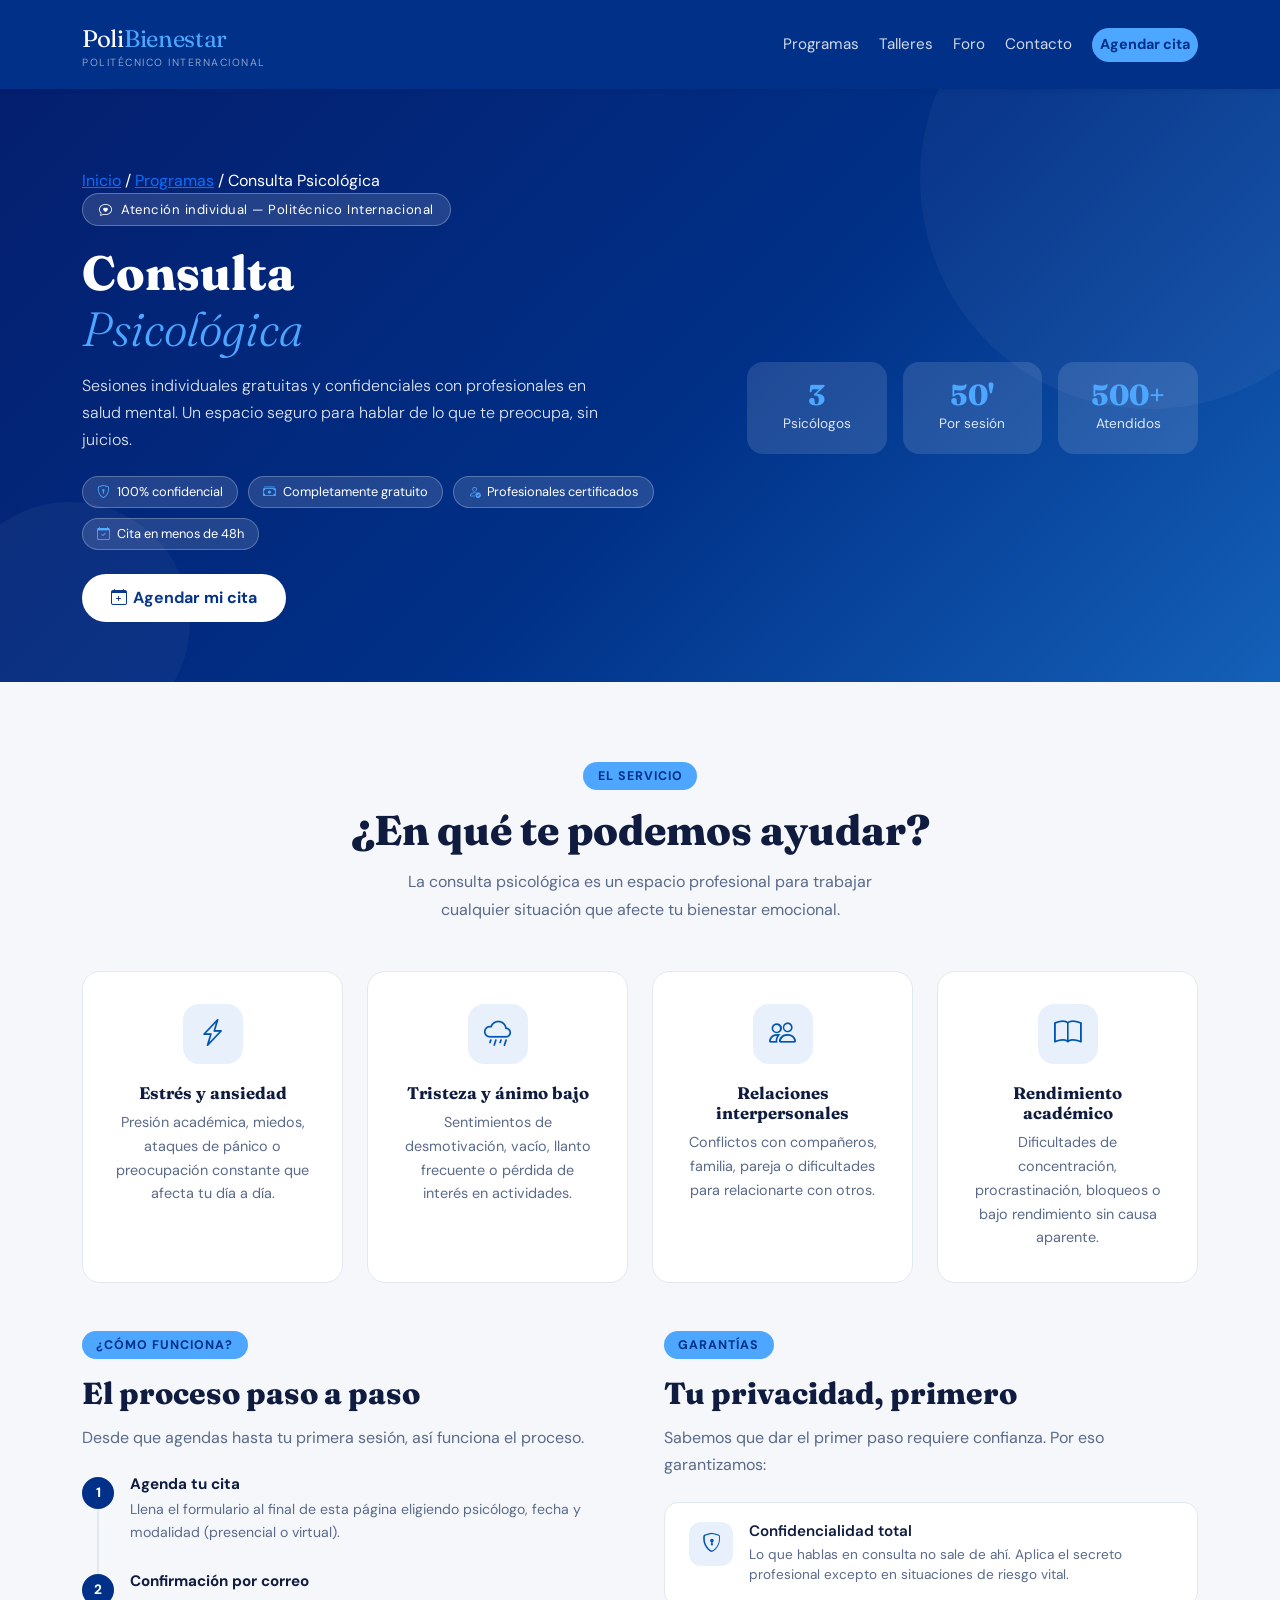
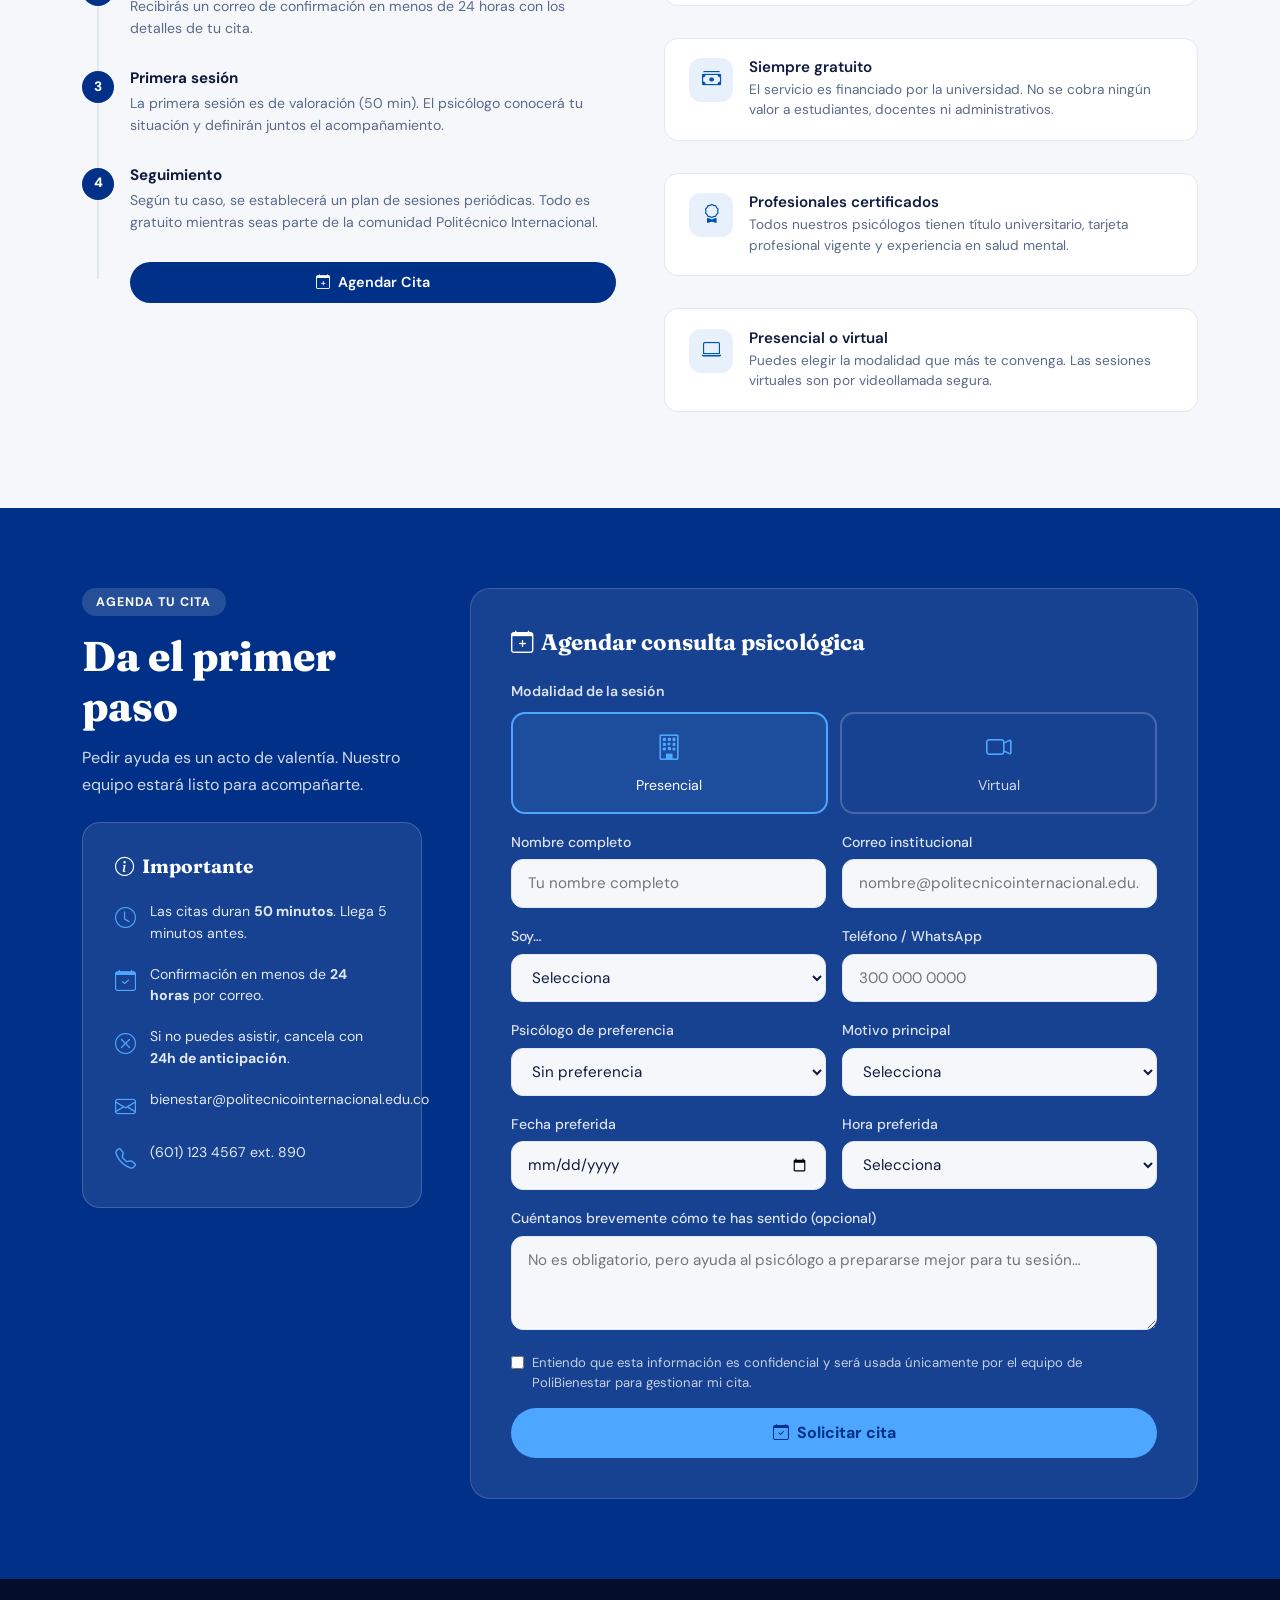
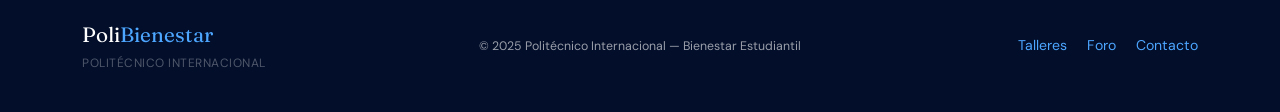
==== consulta.html @ 9b4166d3 "Add files via upload" ====
<!DOCTYPE html>
<html lang="es">
<head>
  <meta charset="UTF-8"/>
  <meta name="viewport" content="width=device-width, initial-scale=1.0"/>
  <title>Consulta Psicológica — PoliBienestar</title>

  <!-- Bootstrap 5 -->
  <link href="https://cdn.jsdelivr.net/npm/bootstrap@5.3.3/dist/css/bootstrap.min.css" rel="stylesheet"/>
  <!-- Bootstrap Icons -->
  <link href="https://cdn.jsdelivr.net/npm/bootstrap-icons@1.11.3/font/bootstrap-icons.min.css" rel="stylesheet"/>
  <!-- Google Fonts -->
  <link href="https://fonts.googleapis.com/css2?family=Fraunces:ital,wght@0,300;0,600;0,800;1,300&family=DM+Sans:wght@300;400;500&display=swap" rel="stylesheet"/>
  <!-- Estilos base PoliBienestar -->
  <link href="styles.css" rel="stylesheet"/>
  <!-- Estilos específicos de consulta -->
  <link href="consulta.css" rel="stylesheet"/>
</head>
<body>

<!-- ══════════ NAVBAR ══════════ -->
<nav class="pb-navbar navbar navbar-expand-lg sticky-top shadow-sm">
  <div class="container">
    <a class="pb-navbar-brand navbar-brand" href="index.html">
      Poli<span>Bienestar</span>
      <small>Politécnico Internacional</small>
    </a>
    <button class="navbar-toggler pb-navbar-toggler" type="button"
            data-bs-toggle="collapse" data-bs-target="#navMenu">
      <span class="navbar-toggler-icon pb-navbar-toggler-icon"></span>
    </button>
    <div class="collapse navbar-collapse" id="navMenu">
      <ul class="navbar-nav ms-auto mb-2 mb-lg-0 align-items-lg-center gap-lg-1">
        <li class="nav-item"><a class="pb-nav-link nav-link" href="index.html">Programas</a></li>
        <li class="nav-item"><a class="pb-nav-link nav-link" href="talleres.html">Talleres</a></li>
        <li class="nav-item"><a class="pb-nav-link nav-link" href="foro.html">Foro</a></li>
        <li class="nav-item"><a class="pb-nav-link nav-link" href="index.html">Contacto</a></li>
        <li class="nav-item ms-lg-2">
          <a class="pb-btn-nav nav-link" href="#agendar">Agendar cita</a>
        </li>
      </ul>
    </div>
  </div>
</nav>

<!-- ══════════ HERO ══════════ -->
<section class="pb-hero-consulta">
  <div class="container">
    <div class="pb-breadcrumb">
      <a href="polobienestar.html">Inicio</a>
      <span>/</span>
      <a href="polobienestar.html#programas">Programas</a>
      <span>/</span>
      Consulta Psicológica
    </div>
    <div class="row align-items-center g-4">
      <div class="col-lg-7">
        <div class="pb-hero-badge">
          <i class="bi bi-chat-heart me-1"></i> Atención individual — Politécnico Internacional
        </div>
        <h1>Consulta<br/><em>Psicológica</em></h1>
        <p class="lead mb-3">
          Sesiones individuales gratuitas y confidenciales con profesionales en salud mental. Un espacio seguro para hablar de lo que te preocupa, sin juicios.
        </p>
        <div class="pb-garantias">
          <span class="pb-garantia-chip"><i class="bi bi-shield-lock"></i> 100% confidencial</span>
          <span class="pb-garantia-chip"><i class="bi bi-cash-stack"></i> Completamente gratuito</span>
          <span class="pb-garantia-chip"><i class="bi bi-person-check"></i> Profesionales certificados</span>
          <span class="pb-garantia-chip"><i class="bi bi-calendar-check"></i> Cita en menos de 48h</span>
        </div>
        <div class="d-flex flex-wrap gap-3 mt-4">
          <a href="#agendar" class="pb-btn-hero-primary">
            <i class="bi bi-calendar-plus"></i> Agendar mi cita
          </a>
<!--          <a href="#psicologos" class="pb-btn-hero-secondary">
            Ver psicólogos <i class="bi bi-arrow-right"></i>
          </a> -->
        </div>
      </div>
      <div class="col-lg-5">
        <div class="row g-3 text-center" style="position:relative; z-index:1;">
          <div class="col-4">
            <div style="background:rgba(255,255,255,.12); border-radius:16px; padding:1.2rem .8rem;">
              <div class="pb-stat-num" style="font-size:1.8rem;">3</div>
              <div class="pb-stat-label">Psicólogos</div>
            </div>
          </div>
          <div class="col-4">
            <div style="background:rgba(255,255,255,.12); border-radius:16px; padding:1.2rem .8rem;">
              <div class="pb-stat-num" style="font-size:1.8rem;">50'</div>
              <div class="pb-stat-label">Por sesión</div>
            </div>
          </div>
          <div class="col-4">
            <div style="background:rgba(255,255,255,.12); border-radius:16px; padding:1.2rem .8rem;">
              <div class="pb-stat-num" style="font-size:1.8rem;">500+</div>
              <div class="pb-stat-label">Atendidos</div>
            </div>
          </div>
        </div>
      </div>
    </div>
  </div>
</section>

<!-- ══════════ INFO DEL SERVICIO ══════════ -->
<section id="servicio">
  <div class="container">

    <div class="text-center mb-5">
      <span class="pb-section-tag">El servicio</span>
      <h2 class="pb-section-title">¿En qué te podemos ayudar?</h2>
      <p class="pb-section-subtitle mx-auto">
        La consulta psicológica es un espacio profesional para trabajar cualquier situación que afecte tu bienestar emocional.
      </p>
    </div>

    <!-- Tarjetas de motivos de consulta -->
    <div class="row g-4 mb-5">
      <div class="col-sm-6 col-lg-3">
        <div class="pb-info-card">
          <div class="pb-info-icon"><i class="bi bi-lightning-charge"></i></div>
          <h5>Estrés y ansiedad</h5>
          <p>Presión académica, miedos, ataques de pánico o preocupación constante que afecta tu día a día.</p>
        </div>
      </div>
      <div class="col-sm-6 col-lg-3">
        <div class="pb-info-card">
          <div class="pb-info-icon"><i class="bi bi-cloud-rain"></i></div>
          <h5>Tristeza y ánimo bajo</h5>
          <p>Sentimientos de desmotivación, vacío, llanto frecuente o pérdida de interés en actividades.</p>
        </div>
      </div>
      <div class="col-sm-6 col-lg-3">
        <div class="pb-info-card">
          <div class="pb-info-icon"><i class="bi bi-people"></i></div>
          <h5>Relaciones interpersonales</h5>
          <p>Conflictos con compañeros, familia, pareja o dificultades para relacionarte con otros.</p>
        </div>
      </div>
      <div class="col-sm-6 col-lg-3">
        <div class="pb-info-card">
          <div class="pb-info-icon"><i class="bi bi-book"></i></div>
          <h5>Rendimiento académico</h5>
          <p>Dificultades de concentración, procrastinación, bloqueos o bajo rendimiento sin causa aparente.</p>
        </div>
      </div>
    </div>

    <!-- Proceso + Garantías -->
    <div class="row g-5 align-items-start">
      <div class="col-lg-6">
        <span class="pb-section-tag">¿Cómo funciona?</span>
        <h3 class="pb-section-title" style="font-size:1.9rem;">El proceso paso a paso</h3>
        <p class="pb-section-subtitle mb-4">Desde que agendas hasta tu primera sesión, así funciona el proceso.</p>

        <div class="pb-proceso-wrap">
          <div class="pb-paso-item">
            <div class="pb-paso-bullet">1</div>
            <h6>Agenda tu cita</h6>
            <p>Llena el formulario al final de esta página eligiendo psicólogo, fecha y modalidad (presencial o virtual).</p>
          </div>
          <div class="pb-paso-item">
            <div class="pb-paso-bullet">2</div>
            <h6>Confirmación por correo</h6>
            <p>Recibirás un correo de confirmación en menos de 24 horas con los detalles de tu cita.</p>
          </div>
          <div class="pb-paso-item">
            <div class="pb-paso-bullet">3</div>
            <h6>Primera sesión</h6>
            <p>La primera sesión es de valoración (50 min). El psicólogo conocerá tu situación y definirán juntos el acompañamiento.</p>
          </div>
          <div class="pb-paso-item">
            <div class="pb-paso-bullet">4</div>
            <h6>Seguimiento</h6>
            <p>Según tu caso, se establecerá un plan de sesiones periódicas. Todo es gratuito mientras seas parte de la comunidad Politécnico Internacional.</p>
          </div>
          <div class="pb-paso-item">
              <a href="#agendar" class="pb-btn-agendar-card" onclick="preseleccionarPsicologo('Ps. Laura Gómez')">
                <i class="bi bi-calendar-plus me-1"></i> Agendar Cita
              </a>
          </div>
          
        </div>
      </div>

      <div class="col-lg-6">
        <span class="pb-section-tag">Garantías</span>
        <h3 class="pb-section-title" style="font-size:1.9rem;">Tu privacidad, primero</h3>
        <p class="pb-section-subtitle mb-4">Sabemos que dar el primer paso requiere confianza. Por eso garantizamos:</p>

        <div class="row g-3">
          <div class="col-12">
            <div class="pb-rec-item">
              <div class="pb-rec-icon"><i class="bi bi-shield-lock"></i></div>
              <div>
                <h6>Confidencialidad total</h6>
                <p>Lo que hablas en consulta no sale de ahí. Aplica el secreto profesional excepto en situaciones de riesgo vital.</p>
              </div>
            </div>
          </div>
          <div class="col-12">
            <div class="pb-rec-item">
              <div class="pb-rec-icon"><i class="bi bi-cash-stack"></i></div>
              <div>
                <h6>Siempre gratuito</h6>
                <p>El servicio es financiado por la universidad. No se cobra ningún valor a estudiantes, docentes ni administrativos.</p>
              </div>
            </div>
          </div>
          <div class="col-12">
            <div class="pb-rec-item">
              <div class="pb-rec-icon"><i class="bi bi-award"></i></div>
              <div>
                <h6>Profesionales certificados</h6>
                <p>Todos nuestros psicólogos tienen título universitario, tarjeta profesional vigente y experiencia en salud mental.</p>
              </div>
            </div>
          </div>
          <div class="col-12">
            <div class="pb-rec-item">
              <div class="pb-rec-icon"><i class="bi bi-laptop"></i></div>
              <div>
                <h6>Presencial o virtual</h6>
                <p>Puedes elegir la modalidad que más te convenga. Las sesiones virtuales son por videollamada segura.</p>
              </div>
            </div>
          </div>
        </div>
      </div>
    </div>

  </div>
</section>

<!-- ══════════ PERFILES DE PSICÓLOGOS ══════════ 
<section id="psicologos">
  <div class="container">
    <div class="text-center mb-5">
      <span class="pb-section-tag">Equipo</span>
      <h2 class="pb-section-title">Nuestros psicólogos</h2>
      <p class="pb-section-subtitle mx-auto">
        Profesionales comprometidos con tu bienestar. Puedes elegir con quién quieres tener tu sesión.
      </p>
    </div>

    <div class="row g-4 justify-content-center">

      Psicólogo 1 
      <div class="col-md-6 col-lg-4">
        <div class="pb-psicologo-card">
          <div class="pb-psicologo-header">
            <span class="pb-disponible-badge">Disponible</span>-->
            <!-- 💡 Reemplaza pb-foto-psicologo con:
                 <img src="fotos/laura.jpg" class="pb-foto-psicologo-real" alt="Ps. Laura Gómez"> -->
           <!-- <div class="pb-foto-psicologo">LG</div>
            <h5>Ps. Laura Gómez</h5>
            <p>Psicóloga Clínica y de la Salud</p>
          </div>
          <div class="pb-psicologo-body">
            <p>Especialista en ansiedad, estrés académico y bienestar emocional en jóvenes universitarios. 6 años de experiencia en entornos educativos.</p>
            <div class="pb-especialidades">
              <span class="pb-esp-tag">Ansiedad</span>
              <span class="pb-esp-tag">Estrés académico</span>
              <span class="pb-esp-tag">Autoestima</span>
              <span class="pb-esp-tag">TCC</span>
            </div>
            <div class="pb-horario-item"><i class="bi bi-calendar3"></i> Lunes, miércoles y viernes</div>
            <div class="pb-horario-item"><i class="bi bi-clock"></i> 8:00 am – 12:00 m</div>
            <div class="pb-horario-item"><i class="bi bi-geo-alt"></i> Oficina 204, Bloque Bienestar</div>
            <div class="pb-horario-item"><i class="bi bi-laptop"></i> También virtual</div>
            <a href="#agendar" class="pb-btn-agendar-card" onclick="preseleccionarPsicologo('Ps. Laura Gómez')">
              <i class="bi bi-calendar-plus me-1"></i> Agendar con Laura
            </a>
          </div>
        </div>
      </div>-->

      <!-- Psicólogo 2 
      <div class="col-md-6 col-lg-4">
        <div class="pb-psicologo-card">
          <div class="pb-psicologo-header">
            <span class="pb-disponible-badge">Disponible</span>
            <div class="pb-foto-psicologo">CR</div>
            <h5>Ps. Carlos Ríos</h5>
            <p>Psicólogo Educativo</p>
          </div>
          <div class="pb-psicologo-body">
            <p>Enfocado en dificultades de aprendizaje, procrastinación y rendimiento académico. Experto en técnicas de mindfulness y atención plena.</p>
            <div class="pb-especialidades">
              <span class="pb-esp-tag">Mindfulness</span>
              <span class="pb-esp-tag">Rendimiento académico</span>
              <span class="pb-esp-tag">Concentración</span>
              <span class="pb-esp-tag">Hábitos</span>
            </div>
            <div class="pb-horario-item"><i class="bi bi-calendar3"></i> Martes y jueves</div>
            <div class="pb-horario-item"><i class="bi bi-clock"></i> 10:00 am – 6:00 pm</div>
            <div class="pb-horario-item"><i class="bi bi-geo-alt"></i> Oficina 205, Bloque Bienestar</div>
            <div class="pb-horario-item"><i class="bi bi-laptop"></i> También virtual</div>
            <a href="#agendar" class="pb-btn-agendar-card" onclick="preseleccionarPsicologo('Ps. Carlos Ríos')">
              <i class="bi bi-calendar-plus me-1"></i> Agendar con Carlos
            </a>
          </div>
        </div>
      </div>

       Psicólogo 3 
      <div class="col-md-6 col-lg-4">
        <div class="pb-psicologo-card">
          <div class="pb-psicologo-header">
            <span class="pb-disponible-badge no-disponible">Fuera de línea</span>
            <div class="pb-foto-psicologo">DT</div>
            <h5>Ps. Daniela Torres</h5>
            <p>Psicóloga Social y Comunitaria</p>
          </div>
          <div class="pb-psicologo-body">
            <p>Especialista en relaciones interpersonales, duelo, comunicación asertiva y bienestar en equipos de trabajo.</p>
            <div class="pb-especialidades">
              <span class="pb-esp-tag">Relaciones</span>
              <span class="pb-esp-tag">Duelo</span>
              <span class="pb-esp-tag">Comunicación</span>
              <span class="pb-esp-tag">Equipos</span>
            </div>
            <div class="pb-horario-item"><i class="bi bi-calendar3"></i> Lunes y miércoles</div>
            <div class="pb-horario-item"><i class="bi bi-clock"></i> 2:00 pm – 6:00 pm</div>
            <div class="pb-horario-item"><i class="bi bi-geo-alt"></i> Oficina 206, Bloque Bienestar</div>
            <div class="pb-horario-item"><i class="bi bi-laptop"></i> También virtual</div>
            <a href="#agendar" class="pb-btn-agendar-card" onclick="preseleccionarPsicologo('Ps. Daniela Torres')">
              <i class="bi bi-calendar-plus me-1"></i> Agendar con Daniela
            </a>
          </div>
        </div>
      </div> 
    </div>
  </div>
</section> -->

<!-- ══════════ FORMULARIO AGENDAR CITA ══════════ -->
<section id="agendar">
  <div class="container">
    <div class="row g-5 align-items-start">

      <!-- Info lateral -->
      <div class="col-lg-4">
        <span class="pb-section-tag" style="background:rgba(255,255,255,.15); color:#fff;">Agenda tu cita</span>
        <h2 class="pb-section-title">Da el primer paso</h2>
        <p style="color:rgba(255,255,255,.82); line-height:1.7; margin-bottom:1.5rem;">
          Pedir ayuda es un acto de valentía. Nuestro equipo estará listo para acompañarte.
        </p>
        <div class="pb-cita-info-box">
          <h4><i class="bi bi-info-circle me-2"></i>Importante</h4>
          <div class="pb-cita-detalle">
            <i class="bi bi-clock"></i>
            <span>Las citas duran <strong>50 minutos</strong>. Llega 5 minutos antes.</span>
          </div>
          <div class="pb-cita-detalle">
            <i class="bi bi-calendar-check"></i>
            <span>Confirmación en menos de <strong>24 horas</strong> por correo.</span>
          </div>
          <div class="pb-cita-detalle">
            <i class="bi bi-x-circle"></i>
            <span>Si no puedes asistir, cancela con <strong>24h de anticipación</strong>.</span>
          </div>
          <div class="pb-cita-detalle">
            <i class="bi bi-envelope"></i>
            <span>bienestar@politecnicointernacional.edu.co</span>
          </div>
          <div class="pb-cita-detalle" style="margin-bottom:0;">
            <i class="bi bi-telephone"></i>
            <span>(601) 123 4567 ext. 890</span>
          </div>
        </div>
      </div>

      <!-- Formulario -->
      <div class="col-lg-8">
        <div class="pb-cita-form-card">
          <h3><i class="bi bi-calendar-plus me-2"></i>Agendar consulta psicológica</h3>

          <!-- Modalidad -->
          <p style="font-size:.88rem; font-weight:600; margin-bottom:.6rem; color:rgba(255,255,255,.85);">
            Modalidad de la sesión
          </p>
          <div class="pb-modalidad-selector mb-3">
            <div class="pb-modalidad-opt activo" onclick="seleccionarModalidad(this, 'presencial')">
              <i class="bi bi-building"></i>
              Presencial
            </div>
            <div class="pb-modalidad-opt" onclick="seleccionarModalidad(this, 'virtual')">
              <i class="bi bi-camera-video"></i>
              Virtual
            </div>
          </div>

          <div class="row g-3">
            <div class="col-sm-6">
              <label class="pb-form-label">Nombre completo</label>
              <input type="text" class="pb-form-control" placeholder="Tu nombre completo"/>
            </div>
            <div class="col-sm-6">
              <label class="pb-form-label">Correo institucional</label>
              <input type="email" class="pb-form-control" placeholder="nombre@politecnicointernacional.edu.co"/>
            </div>
            <div class="col-sm-6">
              <label class="pb-form-label">Soy…</label>
              <select class="pb-form-select">
                <option value="">Selecciona</option>
                <option>Estudiante</option>
                <option>Docente</option>
                <option>Administrativo</option>
              </select>
            </div>
            <div class="col-sm-6">
              <label class="pb-form-label">Teléfono / WhatsApp</label>
              <input type="tel" class="pb-form-control" placeholder="300 000 0000"/>
            </div>
            <div class="col-sm-6">
              <label class="pb-form-label">Psicólogo de preferencia</label>
              <select class="pb-form-select" id="psicologoSelect">
                <option value="">Sin preferencia</option>
                <option>Ps. Laura Gómez</option>
                <option>Ps. Carlos Ríos</option>
                <option>Ps. Daniela Torres</option>
              </select>
            </div>
            <div class="col-sm-6">
              <label class="pb-form-label">Motivo principal</label>
              <select class="pb-form-select">
                <option value="">Selecciona</option>
                <option>Ansiedad o estrés</option>
                <option>Tristeza o ánimo bajo</option>
                <option>Relaciones interpersonales</option>
                <option>Rendimiento académico</option>
                <option>Otro</option>
              </select>
            </div>
            <div class="col-sm-6">
              <label class="pb-form-label">Fecha preferida</label>
              <input type="date" class="pb-form-control"/>
            </div>
            <div class="col-sm-6">
              <label class="pb-form-label">Hora preferida</label>
              <select class="pb-form-select">
                <option value="">Selecciona</option>
                <option>8:00 am</option>
                <option>9:00 am</option>
                <option>10:00 am</option>
                <option>11:00 am</option>
                <option>2:00 pm</option>
                <option>3:00 pm</option>
                <option>4:00 pm</option>
                <option>5:00 pm</option>
              </select>
            </div>
            <div class="col-12">
              <label class="pb-form-label">Cuéntanos brevemente cómo te has sentido (opcional)</label>
              <textarea class="pb-form-control" rows="3"
                placeholder="No es obligatorio, pero ayuda al psicólogo a prepararse mejor para tu sesión…"></textarea>
            </div>
            <div class="col-12">
              <div class="d-flex align-items-start gap-2 mb-3">
                <input type="checkbox" id="aceptarCita" style="margin-top:3px; accent-color:var(--pb-azul-claro);"/>
                <label for="aceptarCita" style="font-size:.82rem; color:rgba(255,255,255,.75);">
                  Entiendo que esta información es confidencial y será usada únicamente por el equipo de PoliBienestar para gestionar mi cita.
                </label>
              </div>
              <button class="pb-btn-submit" type="button" onclick="enviarCita()">
                <i class="bi bi-calendar-check me-2"></i>Solicitar cita
              </button>
            </div>
          </div>

          <!-- Confirmación -->
          <div class="pb-confirmacion" id="confirmacionCita">
            <i class="bi bi-check-circle-fill"></i>
            <div>
              <strong>¡Solicitud enviada!</strong><br/>
              <span style="font-size:.85rem; opacity:.85;">Recibirás una confirmación en tu correo en menos de 24 horas. ¡Gracias por dar este paso!</span>
            </div>
          </div>

        </div>
      </div>

    </div>
  </div>
</section>

<!-- ══════════ FOOTER ══════════ -->
<footer class="pb-footer">
  <div class="container">
    <div class="row align-items-center g-3">
      <div class="col-md-4">
        <div class="pb-footer-brand mb-1">Poli<span>Bienestar</span></div>
        <div class="pb-footer-sub">Politécnico Internacional</div>
      </div>
      <div class="col-md-4 text-md-center">
        <small>© 2025 Politécnico Internacional — Bienestar Estudiantil</small>
      </div>
      <div class="col-md-4 text-md-end">
        <a href="talleres.html" class="me-3">Talleres</a>
        <a href="foro.html" class="me-3">Foro</a>
        <a href="polobienestar.html#contacto">Contacto</a>
      </div>
    </div>
  </div>
</footer>

<button class="pb-scroll-top" id="scrollTop" title="Volver arriba">
  <i class="bi bi-chevron-up"></i>
</button>

<!-- Bootstrap JS -->
<script src="https://cdn.jsdelivr.net/npm/bootstrap@5.3.3/dist/js/bootstrap.bundle.min.js"></script>
<script>
  // Scroll to top
  const btnTop = document.getElementById('scrollTop');
  window.addEventListener('scroll', () => btnTop.classList.toggle('show', window.scrollY > 300));
  btnTop.addEventListener('click', () => window.scrollTo({ top: 0, behavior: 'smooth' }));

  // Smooth scroll
  document.querySelectorAll('a[href^="#"]').forEach(a => {
    a.addEventListener('click', e => {
      const target = document.querySelector(a.getAttribute('href'));
      if (target) { e.preventDefault(); target.scrollIntoView({ behavior: 'smooth', block: 'start' }); }
    });
  });

  // Seleccionar modalidad
  function seleccionarModalidad(el, valor) {
    document.querySelectorAll('.pb-modalidad-opt').forEach(o => o.classList.remove('activo'));
    el.classList.add('activo');
  }

  // Pre-seleccionar psicólogo desde las tarjetas
  function preseleccionarPsicologo(nombre) {
    const sel = document.getElementById('psicologoSelect');
    for (let i = 0; i < sel.options.length; i++) {
      if (sel.options[i].text === nombre) { sel.selectedIndex = i; break; }
    }
  }

  // Enviar formulario (simulado)
  function enviarCita() {
    const checkbox = document.getElementById('aceptarCita');
    if (!checkbox.checked) {
      alert('Por favor acepta los términos de confidencialidad para continuar.');
      return;
    }
    document.getElementById('confirmacionCita').classList.add('visible');
    document.getElementById('confirmacionCita').scrollIntoView({ behavior: 'smooth', block: 'center' });
  }
</script>
</body>
</html>
---- styles.css ----
/* ═══════════════════════════════════════════════════════
   polobienestar.css
   Estilos personalizados para PoliBienestar
   Politécnico Internacional
═══════════════════════════════════════════════════════ */

/* ── PALETA DE COLORES ──────────────────────────────────
   --pb-azul        #003087   Azul oscuro institucional
   --pb-azul-med    #0055b3   Azul medio (gradientes)
   --pb-azul-claro  #4da6ff   Acento cielo / hover
   --pb-azul-palido #e8f1fb   Fondos alternos suaves
   --pb-gris        #f5f7fa   Fondo general de página
   --pb-gris-dark   #e2e8f0   Bordes y separadores
   --pb-texto       #0f1c3f   Texto principal oscuro
   --pb-blanco      #ffffff   Blanco puro
──────────────────────────────────────────────────────── */
:root {
  --pb-azul:        #003087;
  --pb-azul-med:    #0055b3;
  --pb-azul-claro:  #4da6ff;
  --pb-azul-palido: #e8f1fb;
  --pb-gris:        #f5f7fa;
  --pb-gris-dark:   #e2e8f0;
  --pb-texto:       #0f1c3f;
  --pb-blanco:      #ffffff;
}

* { box-sizing: border-box; }

body {
  font-family: 'DM Sans', sans-serif;
  background-color: var(--pb-gris);
  color: var(--pb-texto);
  overflow-x: hidden;
}

h1, h2, h3, h4, h5 { font-family: 'Fraunces', serif; }

/* ── NAVBAR ──────────────────────────────────────────── */
.pb-navbar {
  background-color: var(--pb-azul);
  padding: 1rem 2rem;
}

.pb-navbar-brand {
  font-family: 'Fraunces', serif;
  font-size: 1.5rem;
  color: var(--pb-blanco) !important;
  letter-spacing: -.3px;
}

.pb-navbar-brand span {
  color: var(--pb-azul-claro);
}

.pb-navbar-brand small {
  display: block;
  font-family: 'DM Sans', sans-serif;
  font-size: .65rem;
  letter-spacing: 1.5px;
  text-transform: uppercase;
  color: rgba(255, 255, 255, .55);
  font-weight: 400;
  line-height: 1;
  margin-top: 1px;
}

.pb-nav-link {
  color: rgba(255, 255, 255, .82) !important;
  font-size: .95rem;
  transition: color .2s;
}

.pb-nav-link:hover {
  color: var(--pb-azul-claro) !important;
}

.pb-navbar-toggler {
  border-color: var(--pb-azul-claro);
}

.pb-navbar-toggler-icon {
  background-image: url("data:image/svg+xml,%3csvg xmlns='http://www.w3.org/2000/svg' viewBox='0 0 30 30'%3e%3cpath stroke='%234da6ff' stroke-linecap='round' stroke-miterlimit='10' stroke-width='2' d='M4 7h22M4 15h22M4 23h22'/%3e%3c/svg%3e");
}

.pb-btn-nav {
  background-color: var(--pb-azul-claro);
  color: var(--pb-azul) !important;
  font-weight: 700;
  border-radius: 50px;
  padding: .4rem 1.2rem;
  font-size: .9rem;
  transition: background .2s, transform .15s;
}

.pb-btn-nav:hover {
  background-color: var(--pb-blanco);
  transform: translateY(-1px);
}

/* ── HERO ────────────────────────────────────────────── */
.pb-hero {
  background: linear-gradient(135deg, var(--pb-azul) 0%, var(--pb-azul-med) 65%, #1a7fd4 100%);
  color: var(--pb-blanco);
  padding: 100px 0 80px;
  position: relative;
  overflow: hidden;
}

.pb-hero::before {
  content: '';
  position: absolute;
  width: 520px;
  height: 520px;
  border-radius: 50%;
  background: rgba(255, 255, 255, .04);
  top: -160px;
  right: -110px;
}

.pb-hero::after {
  content: '';
  position: absolute;
  width: 280px;
  height: 280px;
  border-radius: 50%;
  background: rgba(255, 255, 255, .04);
  bottom: -70px;
  left: -50px;
}

.pb-hero-badge {
  display: inline-block;
  background: rgba(255, 255, 255, .13);
  border: 1px solid rgba(255, 255, 255, .28);
  color: var(--pb-blanco);
  border-radius: 50px;
  padding: .35rem 1rem;
  font-size: .82rem;
  letter-spacing: .5px;
  margin-bottom: 1.2rem;
}

.pb-hero h1 {
  font-size: clamp(2.2rem, 5vw, 3.6rem);
  font-weight: 800;
  line-height: 1.1;
  margin-bottom: 1.2rem;
}

.pb-hero h1 em {
  font-style: italic;
  font-weight: 300;
  color: var(--pb-azul-claro);
}

.pb-hero p.lead {
  font-size: 1.05rem;
  opacity: .88;
  max-width: 500px;
  line-height: 1.7;
}

.pb-btn-hero-primary {
  background-color: var(--pb-blanco);
  color: var(--pb-azul);
  font-weight: 700;
  border-radius: 50px;
  padding: .75rem 1.8rem;
  font-size: 1rem;
  border: none;
  transition: transform .2s, box-shadow .2s;
  text-decoration: none;
  display: inline-flex;
  align-items: center;
  gap: .4rem;
}

.pb-btn-hero-primary:hover {
  transform: translateY(-2px);
  box-shadow: 0 8px 24px rgba(0, 0, 0, .2);
  color: var(--pb-azul);
}

.pb-btn-hero-secondary {
  background: transparent;
  color: var(--pb-blanco);
  border: 2px solid rgba(255, 255, 255, .45);
  border-radius: 50px;
  padding: .75rem 1.8rem;
  font-size: 1rem;
  text-decoration: none;
  display: inline-flex;
  align-items: center;
  gap: .4rem;
  transition: border-color .2s, background .2s;
}

.pb-btn-hero-secondary:hover {
  border-color: var(--pb-blanco);
  background: rgba(255, 255, 255, .1);
  color: var(--pb-blanco);
}

/* Placeholder imagen hero */
.pb-hero-img-box {
  background: rgba(255, 255, 255, .1);
  border: 2px dashed rgba(255, 255, 255, .38);
  border-radius: 20px;
  height: 340px;
  display: flex;
  flex-direction: column;
  align-items: center;
  justify-content: center;
  color: rgba(255, 255, 255, .72);
  text-align: center;
  padding: 2rem;
  position: relative;
  z-index: 1;
}

.pb-hero-img-box i {
  font-size: 3.5rem;
  opacity: .45;
  margin-bottom: .8rem;
}

.pb-hero-img-box p {
  font-size: .88rem;
  margin: 0;
  opacity: .75;
}

/*
  Imagen real del hero.
  Cuando tengas la foto, reemplaza el div.pb-hero-img-box con:
  <img src="imagenes/hero.jpg" class="pb-hero-img-real" alt="Estudiantes Politécnico Internacional">
*/
.pb-hero-img-real {
  width: 100%;
  height: 340px;
  object-fit: cover;
  border-radius: 20px;
  position: relative;
  z-index: 1;
}

/* ── BANDA DE ESTADÍSTICAS ───────────────────────────── */
.pb-stats-strip {
  background-color: var(--pb-azul-med);
  color: var(--pb-blanco);
  padding: 2.2rem 0;
}

.pb-stat-num {
  font-family: 'Fraunces', serif;
  font-size: 2.4rem;
  font-weight: 800;
  color: var(--pb-azul-claro);
  line-height: 1;
}

.pb-stat-label {
  font-size: .85rem;
  opacity: .85;
  margin-top: .3rem;
}

/* ── SECCIONES GENÉRICAS ─────────────────────────────── */
section {
  padding: 80px 0;
}

.pb-section-tag {
  display: inline-block;
  background: var(--pb-azul-claro);
  color: var(--pb-azul);
  font-size: .78rem;
  font-weight: 700;
  letter-spacing: 1px;
  text-transform: uppercase;
  border-radius: 50px;
  padding: .3rem .9rem;
  margin-bottom: 1rem;
}

.pb-section-title {
  font-size: clamp(1.8rem, 3.5vw, 2.6rem);
  font-weight: 800;
  line-height: 1.2;
  margin-bottom: .75rem;
}

.pb-section-subtitle {
  font-size: 1rem;
  color: #5a6a8a;
  max-width: 520px;
  line-height: 1.7;
}

.pb-section-alt {
  background-color: var(--pb-azul-palido);
}

/* ── TARJETAS DE PROGRAMAS ───────────────────────────── */
.pb-prog-card {
  background: var(--pb-blanco);
  border-radius: 18px;
  padding: 2rem 1.8rem;
  border: 1.5px solid var(--pb-gris-dark);
  height: 100%;
  transition: transform .25s, box-shadow .25s, border-color .25s;
}

.pb-prog-card:hover {
  transform: translateY(-6px);
  box-shadow: 0 16px 40px rgba(0, 48, 135, .12);
  border-color: var(--pb-azul-claro);
}

.pb-prog-icon {
  width: 52px;
  height: 52px;
  background: var(--pb-azul-palido);
  border-radius: 14px;
  display: flex;
  align-items: center;
  justify-content: center;
  font-size: 1.5rem;
  color: var(--pb-azul-med);
  margin-bottom: 1.2rem;
}

.pb-prog-card h5 {
  font-size: 1.1rem;
  font-weight: 700;
  margin-bottom: .5rem;
}

.pb-prog-card p {
  font-size: .9rem;
  color: #5a6a8a;
  line-height: 1.65;
  margin-bottom: 1.2rem;
}

/* Badges de público objetivo */
.pb-badge {
  font-size: .75rem;
  font-weight: 500;
  border-radius: 50px;
  padding: .3rem .75rem;
}

.pb-badge-est   { background: #dbeafe; color: #1d4ed8; } /* Estudiantes  */
.pb-badge-adm   { background: #fef3c7; color: #92400e; } /* Administrativos */
.pb-badge-todos { background: #e0f2fe; color: #075985; } /* Todos        */

.pb-btn-card {
  color: var(--pb-azul-med);
  font-weight: 600;
  font-size: .88rem;
  text-decoration: none;
  display: inline-flex;
  align-items: center;
  gap: .3rem;
  transition: gap .2s;
}

.pb-btn-card:hover {
  gap: .6rem;
  color: var(--pb-azul);
}

/* ── GALERÍA DE FOTOS ────────────────────────────────── */
#galeria {
  background-color: var(--pb-azul-palido);
}

/* Foto principal grande */
.pb-foto-principal {
  border-radius: 20px;
  border: 2px dashed var(--pb-azul-claro);
  height: 360px;
  display: flex;
  flex-direction: column;
  align-items: center;
  justify-content: center;
  background: var(--pb-blanco);
  text-align: center;
  padding: 2rem;
}

.pb-foto-principal i {
  font-size: 4rem;
  color: var(--pb-azul-med);
  opacity: .35;
  margin-bottom: 1rem;
}

.pb-foto-principal p {
  font-size: .9rem;
  color: #5a6a8a;
  margin: 0;
}

/*
  Para reemplazar el placeholder por una imagen real:
  <img src="fotos/principal.jpg"
       style="width:100%; height:360px; object-fit:cover; border-radius:20px;"
       alt="Evento PoliBienestar">
*/

/* Miniaturas de galería */
.pb-foto-thumb {
  border-radius: 14px;
  background: var(--pb-blanco);
  border: 2px dashed var(--pb-azul-claro);
  height: 110px;
  display: flex;
  flex-direction: column;
  align-items: center;
  justify-content: center;
  color: var(--pb-azul-med);
  font-size: .78rem;
  text-align: center;
  padding: .8rem;
  opacity: .8;
}

.pb-foto-thumb i {
  font-size: 1.8rem;
  margin-bottom: .4rem;
}

/* Caja de ayuda para el desarrollador */
.pb-foto-hint {
  background: rgba(0, 48, 135, .06);
  border-left: 4px solid var(--pb-azul-claro);
  border-radius: 0 12px 12px 0;
  padding: 1rem 1.2rem;
  font-size: .85rem;
  color: #334;
  margin-top: 1.2rem;
}

.pb-foto-hint code {
  background: var(--pb-gris-dark);
  padding: .1rem .4rem;
  border-radius: 4px;
  font-size: .82rem;
}

/* Botón subir foto (demo interactivo) */
.pb-btn-upload {
  background: var(--pb-azul);
  color: var(--pb-blanco);
  border: none;
  border-radius: 50px;
  padding: .65rem 1.5rem;
  font-size: .9rem;
  font-weight: 500;
  cursor: pointer;
  transition: background .2s, transform .15s;
  display: inline-flex;
  align-items: center;
  gap: .5rem;
}

.pb-btn-upload:hover {
  background: var(--pb-azul-med);
  transform: translateY(-1px);
}

/* ── RECURSOS ────────────────────────────────────────── */
.pb-rec-item {
  display: flex;
  align-items: flex-start;
  gap: 1rem;
  padding: 1.2rem 1.5rem;
  background: var(--pb-blanco);
  border-radius: 14px;
  border: 1.5px solid var(--pb-gris-dark);
  margin-bottom: 1rem;
  text-decoration: none;
  color: inherit;
  transition: border-color .2s, box-shadow .2s;
}

.pb-rec-item:hover {
  border-color: var(--pb-azul-claro);
  box-shadow: 0 6px 20px rgba(0, 48, 135, .08);
  color: inherit;
}

.pb-rec-icon {
  width: 44px;
  height: 44px;
  min-width: 44px;
  background: var(--pb-azul-palido);
  border-radius: 12px;
  display: flex;
  align-items: center;
  justify-content: center;
  font-size: 1.2rem;
  color: var(--pb-azul-med);
}

.pb-rec-item h6 {
  font-size: .95rem;
  font-weight: 600;
  margin-bottom: .25rem;
}

.pb-rec-item p {
  font-size: .85rem;
  color: #5a6a8a;
  margin: 0;
}

/* ── SECCIÓN CONTACTO ────────────────────────────────── */
#contacto {
  background: var(--pb-azul);
  color: var(--pb-blanco);
}

.pb-form-label {
  font-size: .88rem;
  font-weight: 500;
  margin-bottom: .4rem;
  color: rgba(255, 255, 255, .85);
}

.pb-form-control,
.pb-form-select {
  border-radius: 12px;
  border: 1.5px solid var(--pb-gris-dark);
  padding: .75rem 1rem;
  font-size: .95rem;
  background: var(--pb-gris);
  color: var(--pb-texto);
  transition: border-color .2s, box-shadow .2s;
  width: 100%;
}

.pb-form-control:focus,
.pb-form-select:focus {
  outline: none;
  border-color: var(--pb-azul-claro);
  box-shadow: 0 0 0 3px rgba(77, 166, 255, .25);
  background: var(--pb-blanco);
}

.pb-btn-submit {
  background: var(--pb-azul-claro);
  color: var(--pb-azul);
  font-weight: 700;
  border: none;
  border-radius: 50px;
  padding: .8rem 2.2rem;
  font-size: 1rem;
  transition: background .2s, transform .15s;
  width: 100%;
  cursor: pointer;
}

.pb-btn-submit:hover {
  background: var(--pb-blanco);
  transform: translateY(-2px);
}

.pb-contact-info-box {
  background: rgba(255, 255, 255, .09);
  border: 1px solid rgba(255, 255, 255, .18);
  border-radius: 18px;
  padding: 2rem;
}

.pb-contact-row {
  display: flex;
  align-items: flex-start;
  gap: 1rem;
  margin-bottom: 1.2rem;
}

.pb-contact-row i {
  font-size: 1.3rem;
  color: var(--pb-azul-claro);
  margin-top: 2px;
}

.pb-contact-row span {
  font-size: .9rem;
  opacity: .88;
  line-height: 1.5;
}

/* Caja de línea de crisis */
.pb-crisis-box {
  background: var(--pb-blanco);
  border: 1.5px solid var(--pb-gris-dark);
  border-radius: 16px;
  padding: 1.4rem 1.6rem;
}

/* ── FOOTER ──────────────────────────────────────────── */
.pb-footer {
  background: #020e2a;
  color: rgba(255, 255, 255, .6);
  padding: 2.5rem 0;
  font-size: .88rem;
}

.pb-footer a {
  color: var(--pb-azul-claro);
  text-decoration: none;
}

.pb-footer a:hover {
  text-decoration: underline;
}

.pb-footer-brand {
  font-family: 'Fraunces', serif;
  font-size: 1.3rem;
  color: var(--pb-blanco);
}

.pb-footer-brand span {
  color: var(--pb-azul-claro);
}

.pb-footer-sub {
  font-size: .75rem;
  opacity: .5;
  letter-spacing: .5px;
  text-transform: uppercase;
}

/* ── BOTÓN SCROLL TO TOP ─────────────────────────────── */
.pb-scroll-top {
  position: fixed;
  bottom: 2rem;
  right: 2rem;
  width: 44px;
  height: 44px;
  background: var(--pb-azul);
  color: var(--pb-blanco);
  border: none;
  border-radius: 50%;
  font-size: 1.2rem;
  display: none;
  align-items: center;
  justify-content: center;
  cursor: pointer;
  box-shadow: 0 4px 14px rgba(0, 0, 0, .22);
  z-index: 999;
  transition: background .2s;
}

.pb-scroll-top:hover {
  background: var(--pb-azul-med);
}

.pb-scroll-top.show {
  display: flex;
}

/* ── RESPONSIVE ──────────────────────────────────────── */
@media (max-width: 767px) {
  .pb-hero            { padding: 70px 0 60px; }
  .pb-hero-img-box    { height: 220px; }
  .pb-foto-principal  { height: 220px; }
}
---- consulta.css ----
/* ═══════════════════════════════════════════════════════
   consulta.css
   Página de Consulta Psicológica — PoliBienestar
   Politécnico Internacional
   ───────────────────────────────────────────────────────
   Depende de: Bootstrap 5, Bootstrap Icons, polobienestar.css
═══════════════════════════════════════════════════════ */

/* ── HERO ────────────────────────────────────────────── */
.pb-hero-consulta {
  background: linear-gradient(135deg, #041e6e 0%, var(--pb-azul) 55%, #1460b8 100%);
  color: var(--pb-blanco);
  padding: 80px 0 60px;
  position: relative;
  overflow: hidden;
}

.pb-hero-consulta::before {
  content: '';
  position: absolute;
  width: 460px; height: 460px;
  border-radius: 50%;
  background: rgba(255,255,255,.04);
  top: -140px; right: -100px;
}

.pb-hero-consulta::after {
  content: '';
  position: absolute;
  width: 240px; height: 240px;
  border-radius: 50%;
  background: rgba(255,255,255,.04);
  bottom: -60px; left: -50px;
}

.pb-hero-consulta h1 {
  font-size: clamp(2rem, 4vw, 3rem);
  font-weight: 800;
  line-height: 1.15;
  margin-bottom: 1rem;
}

.pb-hero-consulta h1 em {
  font-style: italic;
  font-weight: 300;
  color: var(--pb-azul-claro);
}

.pb-hero-consulta p.lead {
  font-size: 1rem;
  opacity: .88;
  max-width: 540px;
  line-height: 1.7;
}

/* Chips de garantías */
.pb-garantias {
  display: flex;
  flex-wrap: wrap;
  gap: .6rem;
  margin-top: 1.4rem;
}

.pb-garantia-chip {
  display: inline-flex;
  align-items: center;
  gap: .4rem;
  background: rgba(255,255,255,.13);
  border: 1px solid rgba(255,255,255,.25);
  border-radius: 50px;
  padding: .35rem .9rem;
  font-size: .8rem;
  color: var(--pb-blanco);
}

.pb-garantia-chip i { color: var(--pb-azul-claro); }

/* ── SECCIÓN INFO DEL SERVICIO ───────────────────────── */
#servicio { background: var(--pb-gris); }

.pb-info-card {
  background: var(--pb-blanco);
  border-radius: 18px;
  border: 1.5px solid var(--pb-gris-dark);
  padding: 2rem 1.8rem;
  height: 100%;
  text-align: center;
  transition: transform .25s, box-shadow .25s, border-color .25s;
}

.pb-info-card:hover {
  transform: translateY(-5px);
  box-shadow: 0 14px 36px rgba(0,48,135,.1);
  border-color: var(--pb-azul-claro);
}

.pb-info-icon {
  width: 60px; height: 60px;
  background: var(--pb-azul-palido);
  border-radius: 16px;
  display: flex; align-items: center; justify-content: center;
  font-size: 1.7rem;
  color: var(--pb-azul-med);
  margin: 0 auto 1.2rem;
}

.pb-info-card h5 {
  font-size: 1.05rem;
  font-weight: 700;
  margin-bottom: .5rem;
}

.pb-info-card p {
  font-size: .9rem;
  color: #5a6a8a;
  line-height: 1.65;
  margin: 0;
}

/* Bloque de pasos del proceso */
.pb-proceso-wrap {
  position: relative;
  padding-left: 3rem;
}

.pb-proceso-wrap::before {
  content: '';
  position: absolute;
  left: 15px;
  top: 24px;
  bottom: 24px;
  width: 2px;
  background: var(--pb-gris-dark);
}

.pb-paso-item {
  position: relative;
  margin-bottom: 1.8rem;
}

.pb-paso-item:last-child { margin-bottom: 0; }

.pb-paso-bullet {
  position: absolute;
  left: -3rem;
  top: 2px;
  width: 32px; height: 32px;
  background: var(--pb-azul);
  color: var(--pb-blanco);
  border-radius: 50%;
  display: flex; align-items: center; justify-content: center;
  font-weight: 800;
  font-size: .85rem;
  z-index: 1;
}

.pb-paso-item h6 {
  font-size: .95rem;
  font-weight: 700;
  margin-bottom: .3rem;
}

.pb-paso-item p {
  font-size: .88rem;
  color: #5a6a8a;
  line-height: 1.6;
  margin: 0;
}

/* ── PERFILES DE PSICÓLOGOS ──────────────────────────── */
#psicologos { background: var(--pb-azul-palido); }

.pb-psicologo-card {
  background: var(--pb-blanco);
  border-radius: 20px;
  border: 1.5px solid var(--pb-gris-dark);
  overflow: hidden;
  height: 100%;
  transition: transform .25s, box-shadow .25s, border-color .25s;
}

.pb-psicologo-card:hover {
  transform: translateY(-6px);
  box-shadow: 0 16px 40px rgba(0,48,135,.12);
  border-color: var(--pb-azul-claro);
}

.pb-psicologo-header {
  background: linear-gradient(135deg, var(--pb-azul) 0%, var(--pb-azul-med) 100%);
  padding: 2rem 1.8rem 1.2rem;
  text-align: center;
  position: relative;
}

/* Placeholder foto del psicólogo */
.pb-foto-psicologo {
  width: 88px; height: 88px;
  border-radius: 50%;
  background: rgba(255,255,255,.18);
  border: 3px solid rgba(255,255,255,.4);
  display: flex; align-items: center; justify-content: center;
  font-family: 'Fraunces', serif;
  font-size: 1.8rem;
  font-weight: 800;
  color: var(--pb-blanco);
  margin: 0 auto 1rem;
}

/*
  Para agregar foto real del psicólogo, reemplaza .pb-foto-psicologo con:
  <img src="fotos/psicologo1.jpg" class="pb-foto-psicologo-real" alt="Ps. Nombre">
*/
.pb-foto-psicologo-real {
  width: 88px; height: 88px;
  border-radius: 50%;
  object-fit: cover;
  border: 3px solid rgba(255,255,255,.4);
  margin: 0 auto 1rem;
  display: block;
}

.pb-psicologo-header h5 {
  color: var(--pb-blanco);
  font-size: 1.1rem;
  font-weight: 700;
  margin-bottom: .2rem;
}

.pb-psicologo-header p {
  color: rgba(255,255,255,.75);
  font-size: .82rem;
  margin: 0;
}

.pb-disponible-badge {
  position: absolute;
  top: 1rem; right: 1rem;
  background: #10b981;
  color: var(--pb-blanco);
  font-size: .7rem;
  font-weight: 700;
  border-radius: 50px;
  padding: .2rem .7rem;
  display: flex;
  align-items: center;
  gap: .3rem;
}

.pb-disponible-badge.no-disponible { background: #9aa0aa; }
.pb-disponible-badge::before {
  content: '';
  width: 6px; height: 6px;
  border-radius: 50%;
  background: rgba(255,255,255,.8);
}

.pb-psicologo-body {
  padding: 1.4rem 1.6rem;
}

.pb-psicologo-body p {
  font-size: .88rem;
  color: #5a6a8a;
  line-height: 1.65;
  margin-bottom: 1rem;
}

.pb-especialidades {
  display: flex;
  flex-wrap: wrap;
  gap: .4rem;
  margin-bottom: 1.2rem;
}

.pb-esp-tag {
  background: var(--pb-azul-palido);
  color: var(--pb-azul-med);
  border-radius: 50px;
  padding: .22rem .75rem;
  font-size: .75rem;
  font-weight: 500;
}

.pb-horario-item {
  display: flex;
  align-items: center;
  gap: .5rem;
  font-size: .82rem;
  color: #5a6a8a;
  margin-bottom: .4rem;
}

.pb-horario-item i {
  color: var(--pb-azul-med);
  font-size: .9rem;
  width: 14px;
}

.pb-btn-agendar-card {
  display: block;
  width: 100%;
  background: var(--pb-azul);
  color: var(--pb-blanco);
  border: none;
  border-radius: 50px;
  padding: .6rem 1.2rem;
  font-size: .9rem;
  font-weight: 600;
  text-align: center;
  text-decoration: none;
  cursor: pointer;
  transition: background .2s, transform .15s;
  margin-top: 1rem;
  font-family: 'DM Sans', sans-serif;
}

.pb-btn-agendar-card:hover {
  background: var(--pb-azul-med);
  transform: translateY(-1px);
  color: var(--pb-blanco);
}

/* ── FORMULARIO AGENDAR CITA ─────────────────────────── */
#agendar { background: var(--pb-azul); color: var(--pb-blanco); }

.pb-cita-form-card {
  background: rgba(255,255,255,.09);
  border: 1px solid rgba(255,255,255,.15);
  border-radius: 20px;
  padding: 2.5rem;
}

.pb-cita-form-card h3 {
  font-size: 1.4rem;
  font-weight: 700;
  margin-bottom: 1.6rem;
  color: var(--pb-blanco);
}

/* Selector de modalidad */
.pb-modalidad-selector {
  display: grid;
  grid-template-columns: 1fr 1fr;
  gap: .8rem;
  margin-bottom: 1.2rem;
}

.pb-modalidad-opt {
  border: 2px solid rgba(255,255,255,.2);
  border-radius: 14px;
  padding: 1rem;
  cursor: pointer;
  text-align: center;
  transition: border-color .2s, background .2s;
  color: rgba(255,255,255,.8);
  font-size: .88rem;
}

.pb-modalidad-opt i {
  display: block;
  font-size: 1.6rem;
  margin-bottom: .4rem;
  color: var(--pb-azul-claro);
}

.pb-modalidad-opt:hover,
.pb-modalidad-opt.activo {
  border-color: var(--pb-azul-claro);
  background: rgba(77,166,255,.12);
  color: var(--pb-blanco);
}

/* Input date y time con estilos personalizados */
input[type="date"].pb-form-control,
input[type="time"].pb-form-control {
  color-scheme: light;
}

/* Confirmación visual */
.pb-confirmacion {
  display: none;
  background: rgba(16,185,129,.15);
  border: 1.5px solid #10b981;
  border-radius: 14px;
  padding: 1.2rem 1.4rem;
  margin-top: 1rem;
  color: var(--pb-blanco);
  font-size: .9rem;
}

.pb-confirmacion.visible { display: flex; align-items: center; gap: .8rem; }
.pb-confirmacion i { font-size: 1.5rem; color: #10b981; }

/* Info lateral del formulario */
.pb-cita-info-box {
  background: rgba(255,255,255,.09);
  border: 1px solid rgba(255,255,255,.18);
  border-radius: 18px;
  padding: 2rem;
  height: 100%;
}

.pb-cita-info-box h4 {
  font-size: 1.2rem;
  font-weight: 700;
  margin-bottom: 1.4rem;
}

.pb-cita-detalle {
  display: flex;
  align-items: flex-start;
  gap: .9rem;
  margin-bottom: 1.2rem;
}

.pb-cita-detalle i {
  font-size: 1.3rem;
  color: var(--pb-azul-claro);
  margin-top: 2px;
}

.pb-cita-detalle span {
  font-size: .88rem;
  opacity: .88;
  line-height: 1.55;
}

/* ── RESPONSIVE ──────────────────────────────────────── */
@media (max-width: 767px) {
  .pb-hero-consulta { padding: 60px 0 40px; }
  .pb-modalidad-selector { grid-template-columns: 1fr 1fr; }
  .pb-cita-form-card { padding: 1.4rem; }
  .pb-proceso-wrap { padding-left: 2.5rem; }
}
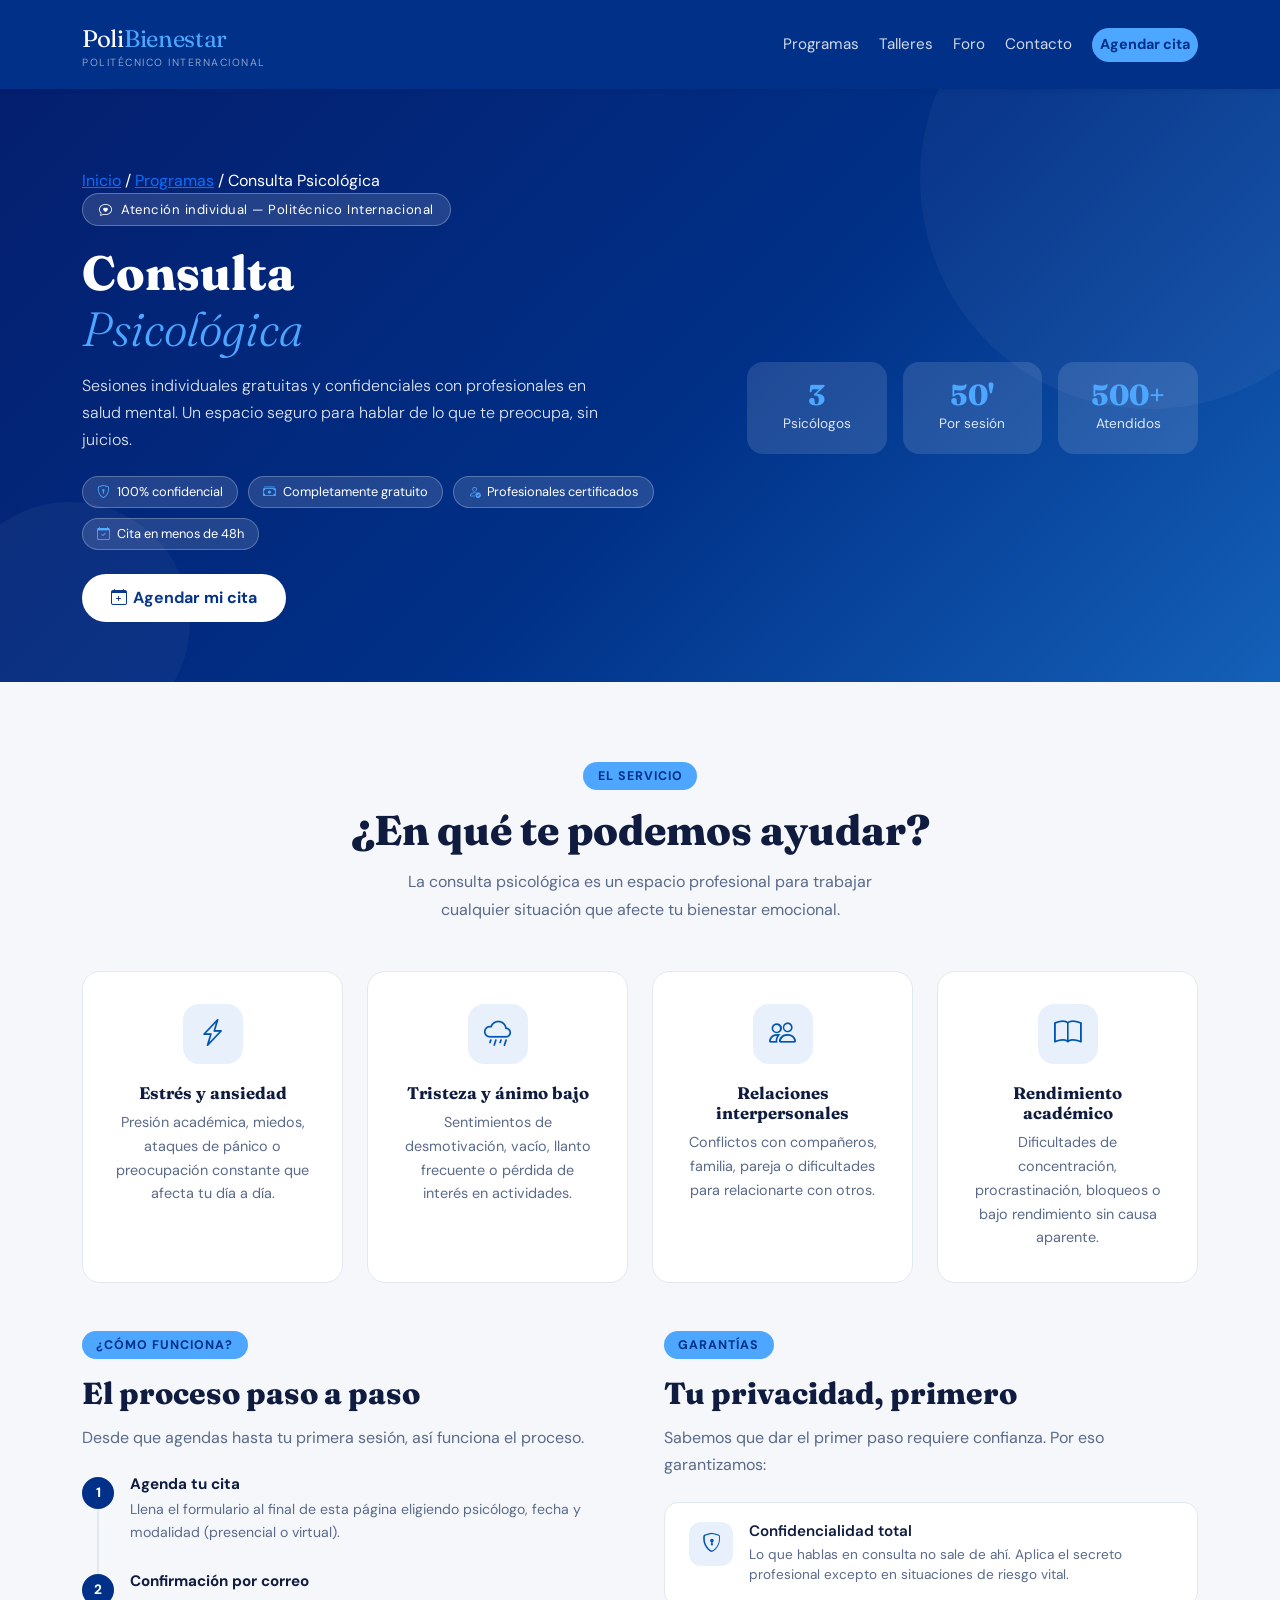
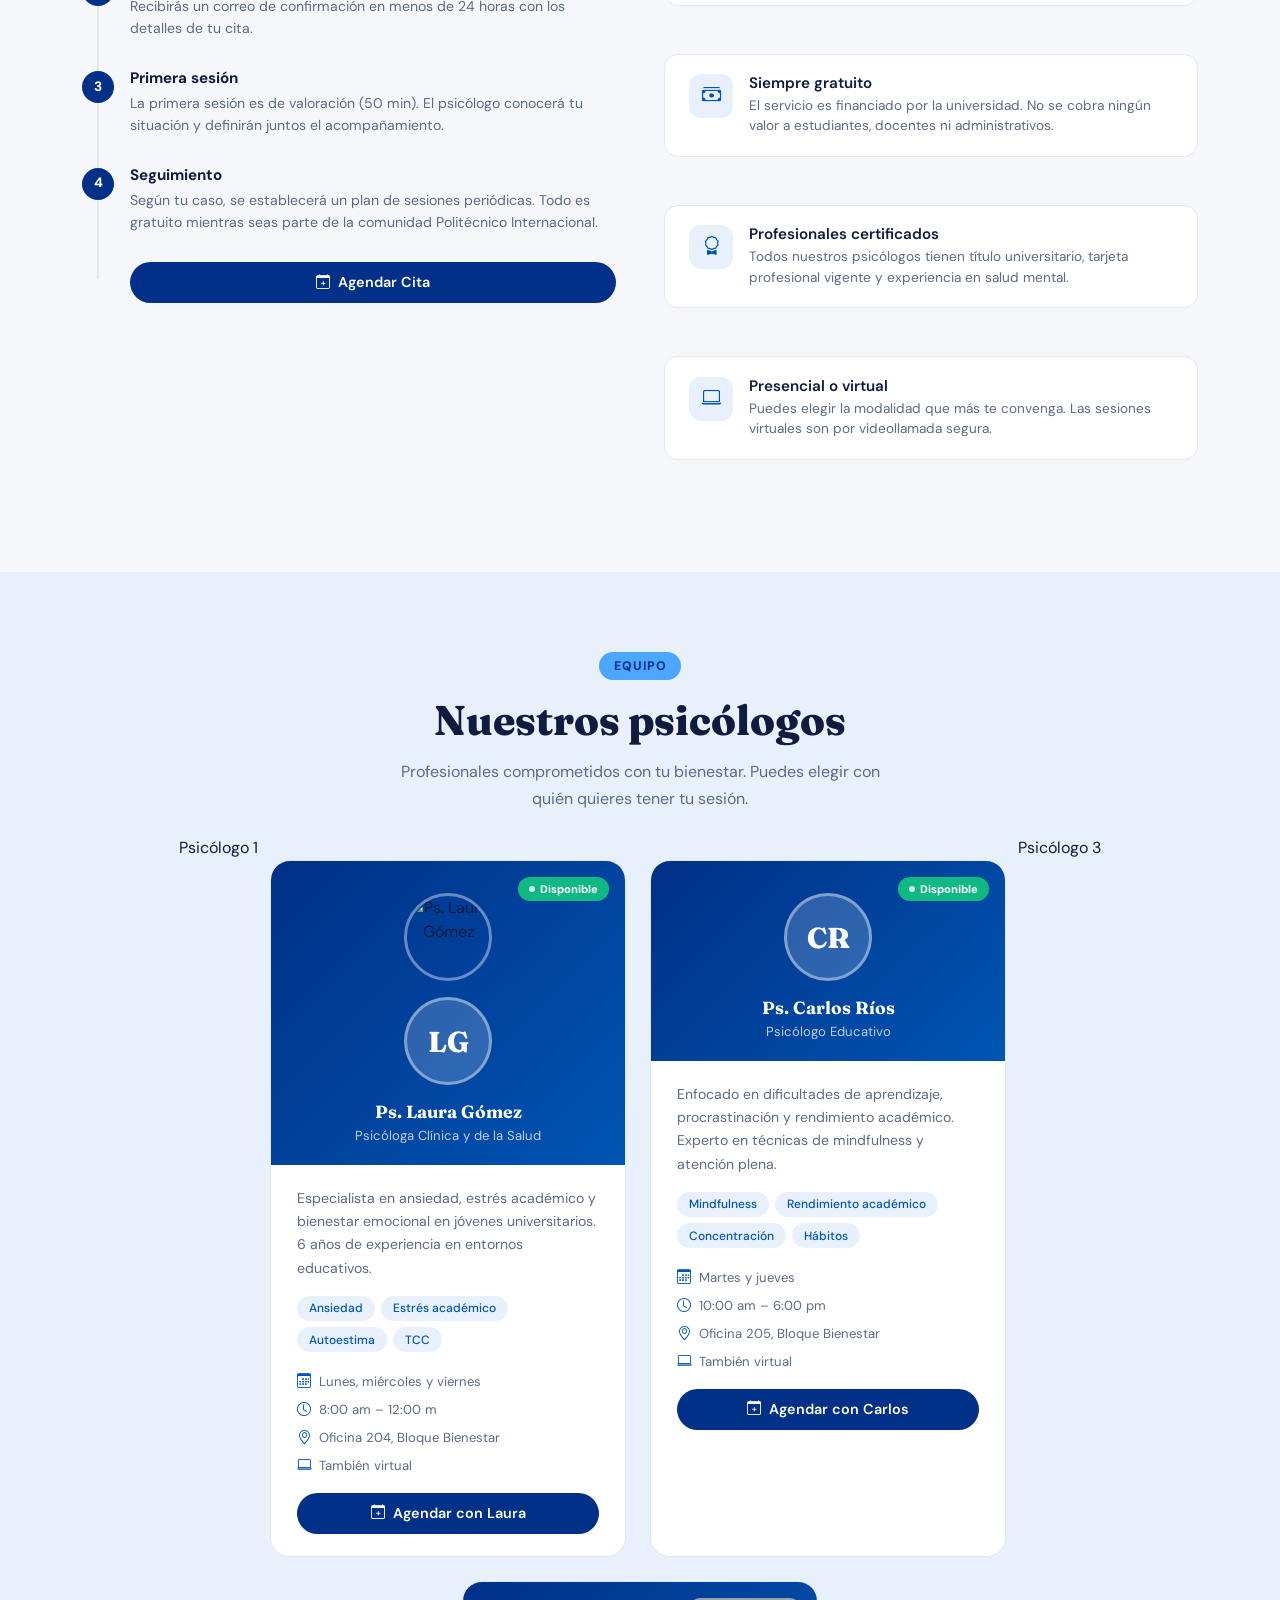
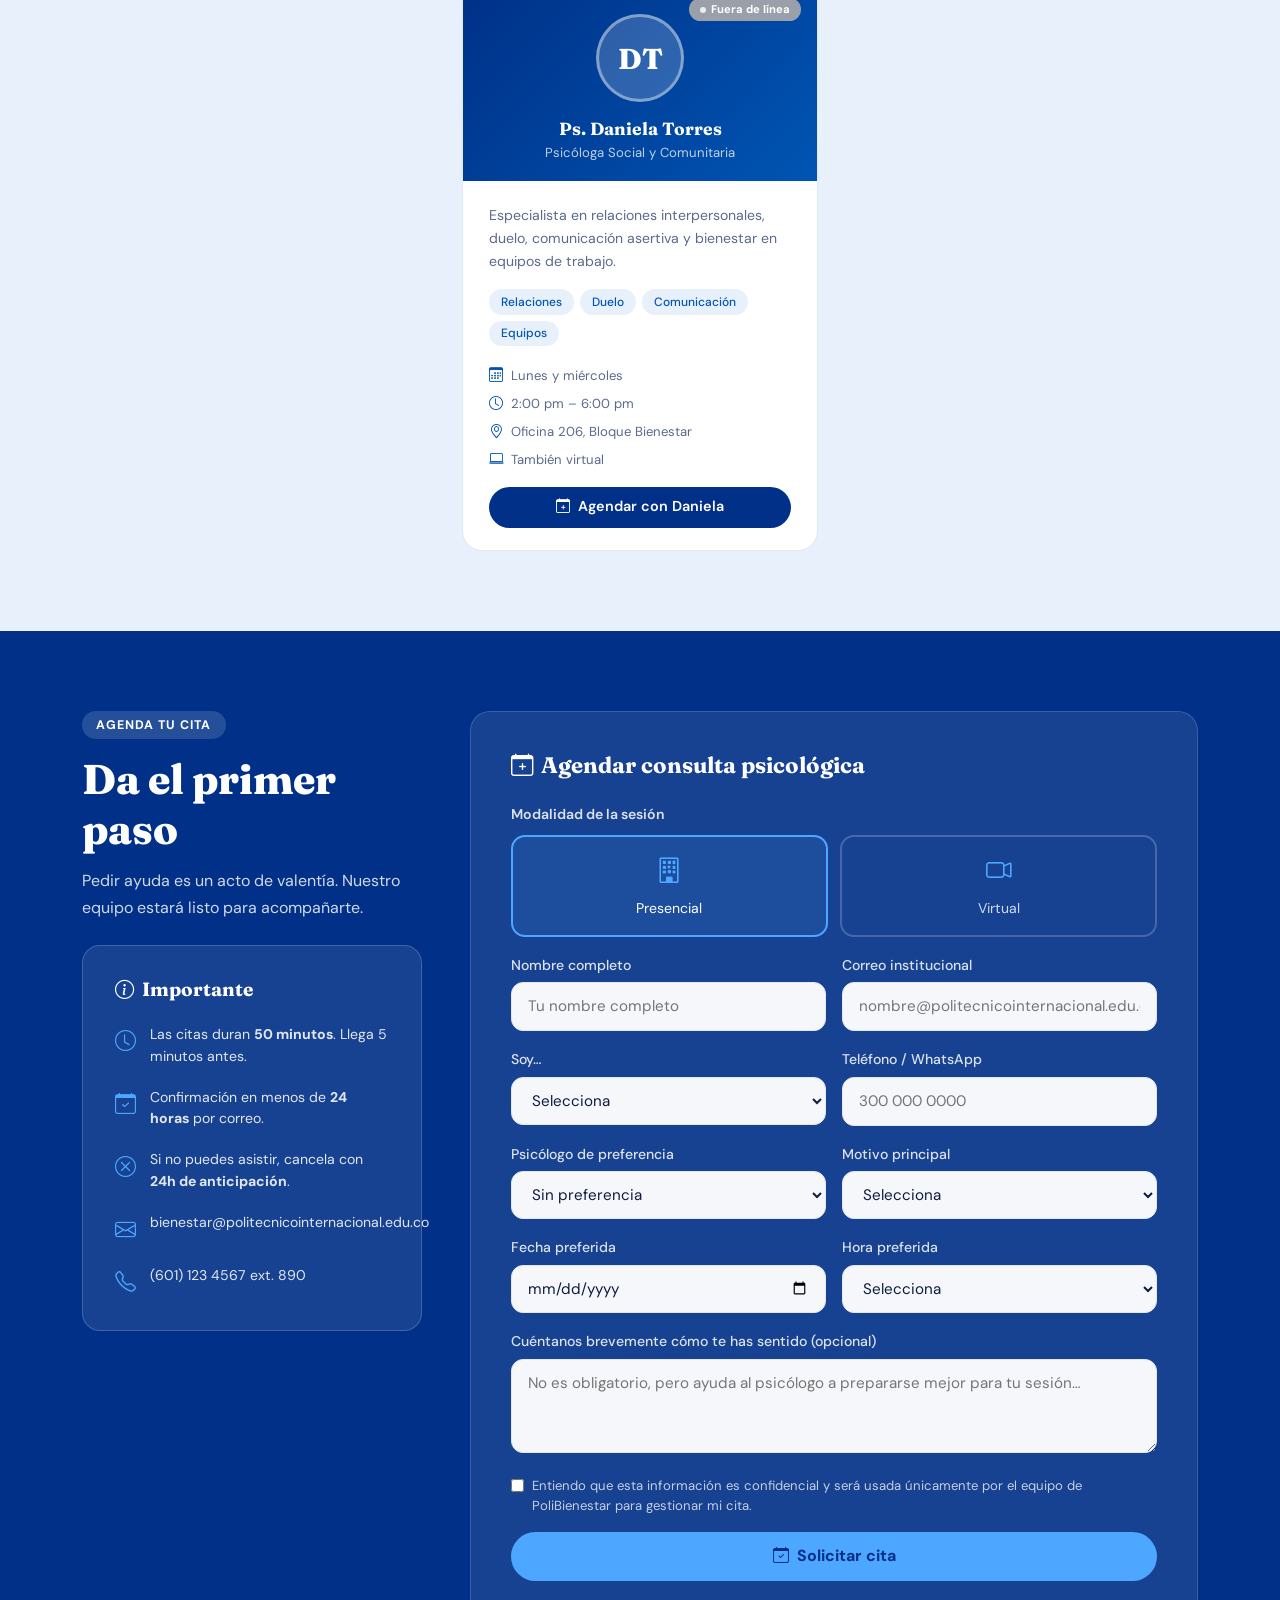
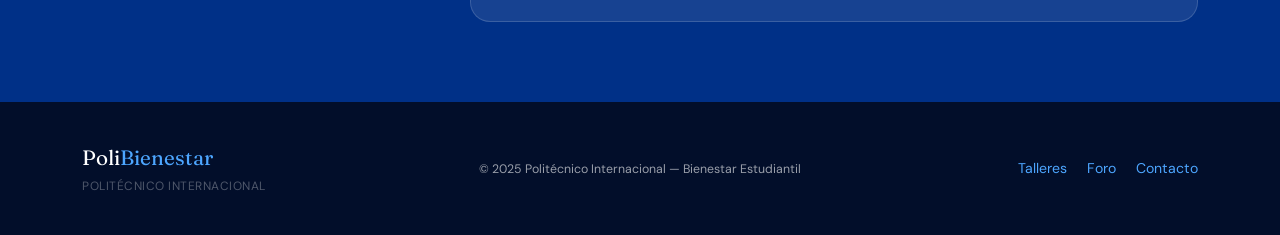
==== commit 131e257d: "Add files via upload" ====
--- a/consulta.html
+++ b/consulta.html
@@ -233,7 +233,7 @@
   </div>
 </section>
 
-<!-- ══════════ PERFILES DE PSICÓLOGOS ══════════ 
+<!-- ══════════ PERFILES DE PSICÓLOGOS ══════════ -->
 <section id="psicologos">
   <div class="container">
     <div class="text-center mb-5">
@@ -250,10 +250,9 @@
       <div class="col-md-6 col-lg-4">
         <div class="pb-psicologo-card">
           <div class="pb-psicologo-header">
-            <span class="pb-disponible-badge">Disponible</span>-->
-            <!-- 💡 Reemplaza pb-foto-psicologo con:
-                 <img src="fotos/laura.jpg" class="pb-foto-psicologo-real" alt="Ps. Laura Gómez"> -->
-           <!-- <div class="pb-foto-psicologo">LG</div>
+            <span class="pb-disponible-badge">Disponible</span>
+                 <img src="fotos/laura.jpg" class="pb-foto-psicologo-real" alt="Ps. Laura Gómez"> 
+           <div class="pb-foto-psicologo">LG</div>
             <h5>Ps. Laura Gómez</h5>
             <p>Psicóloga Clínica y de la Salud</p>
           </div>
@@ -274,9 +273,9 @@
             </a>
           </div>
         </div>
-      </div>-->
-
-      <!-- Psicólogo 2 
+      </div>
+
+      <!-- Psicólogo 2 -->
       <div class="col-md-6 col-lg-4">
         <div class="pb-psicologo-card">
           <div class="pb-psicologo-header">
@@ -333,7 +332,7 @@
       </div> 
     </div>
   </div>
-</section> -->
+</section> 
 
 <!-- ══════════ FORMULARIO AGENDAR CITA ══════════ -->
 <section id="agendar">
--- a/styles.css
+++ b/styles.css
@@ -481,7 +481,7 @@
   background: var(--pb-blanco);
   border-radius: 14px;
   border: 1.5px solid var(--pb-gris-dark);
-  margin-bottom: 1rem;
+  margin-bottom: 2rem;
   text-decoration: none;
   color: inherit;
   transition: border-color .2s, box-shadow .2s;
